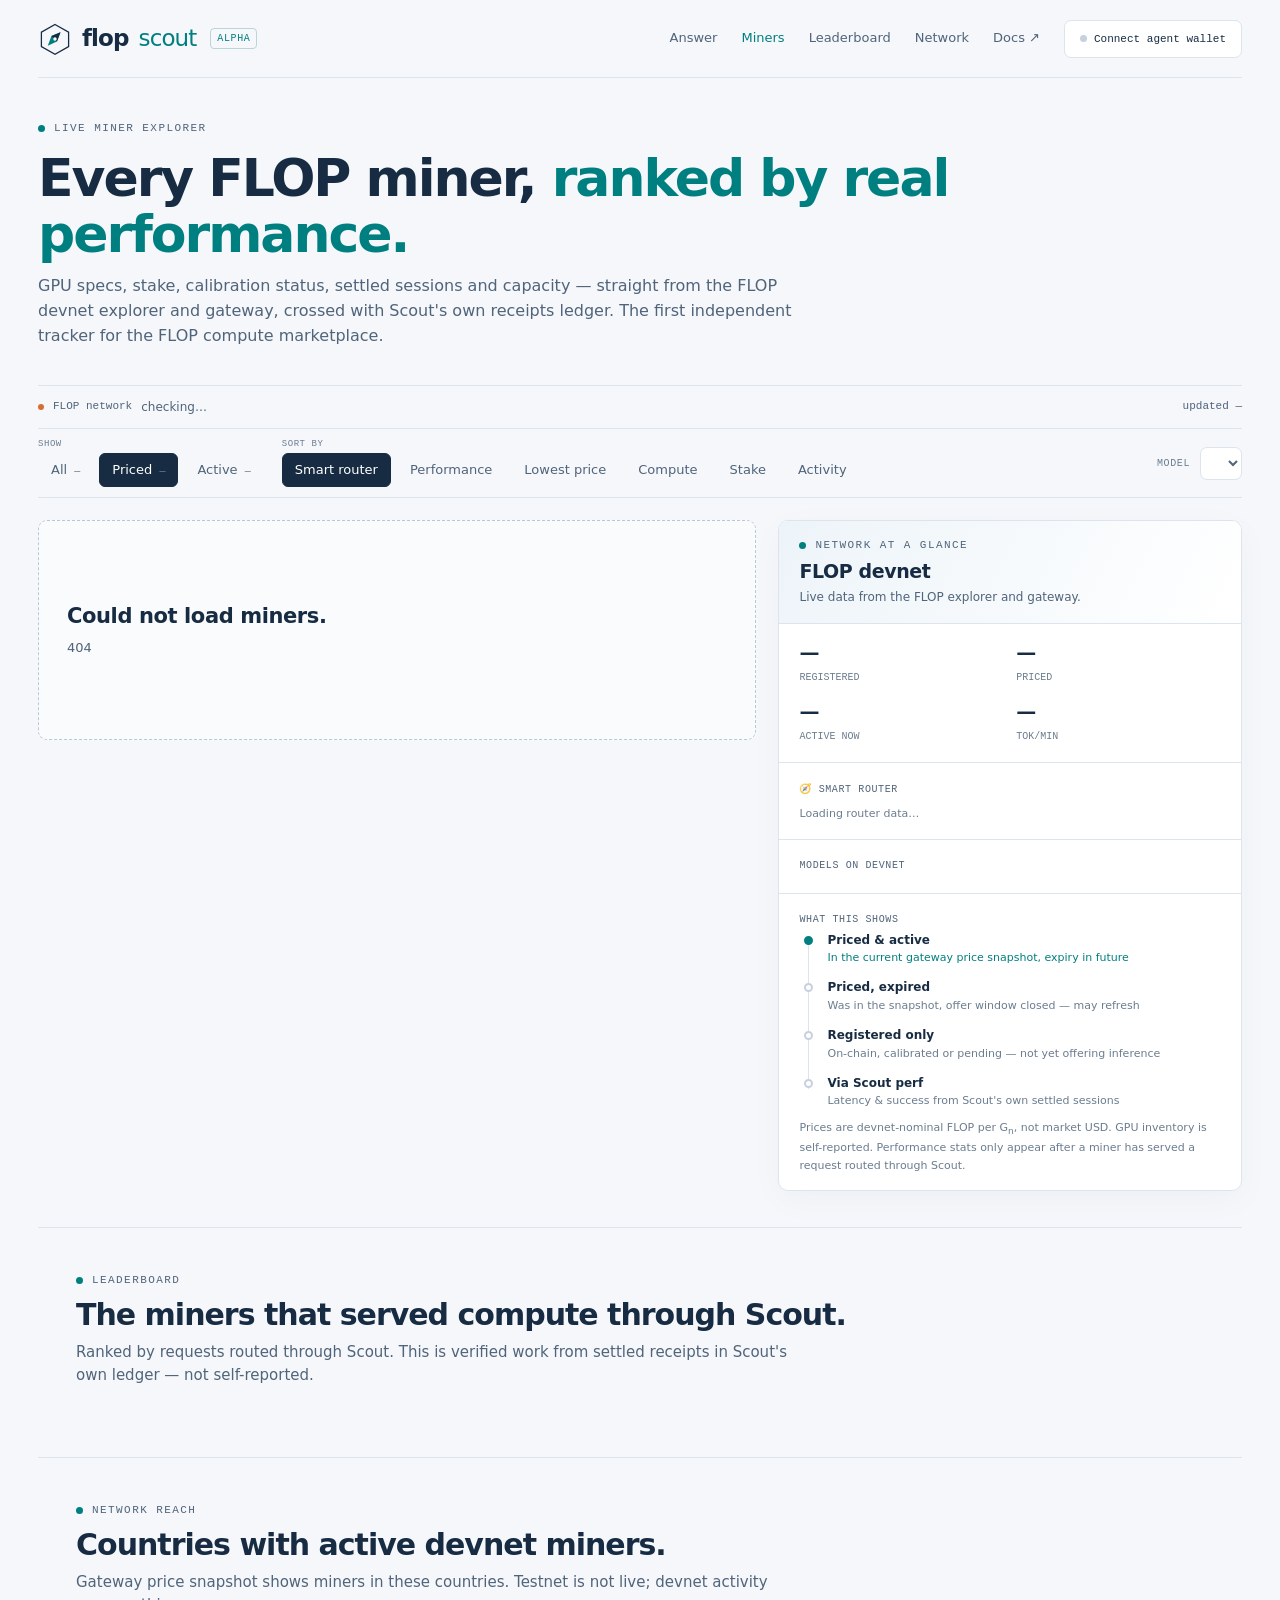
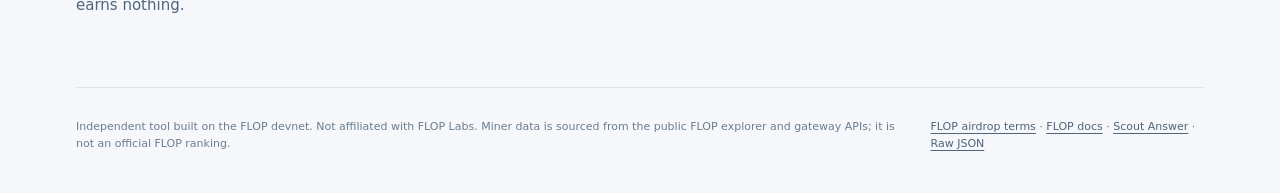
==== miners.html @ 214ff140 "Flop Scout — search and page-reading that agents pay for in FLOP Most agent tooling assumes a human " ====
<!doctype html>
<html lang="en"><head><meta charset="utf-8"><meta name="viewport" content="width=device-width,initial-scale=1">
<title>Flop Scout — live FLOP miner explorer</title>
<meta name="description" content="Live explorer of FLOP inference miners: uptime, GPU, stake, calibration, capacity and performance, sourced from the FLOP devnet explorer and Scout receipts ledger.">
<link rel="stylesheet" href="static/app.css">
</head><body>
<div class="shell">
<header class="topbar">
  <a class="brand" href="./" aria-label="Flop Scout home">
    <svg viewBox="0 0 40 40" fill="none" aria-hidden="true"><path d="M20 3 36 12v17L20 38 4 29V12L20 3Z" stroke="#172c43" stroke-width="1.5"/><path d="m26.5 12-4.2 11-10.8 4.8 4.3-11.2L26.5 12Z" fill="#007f80"/><path d="m26.5 12-10.7 4.6 6.5 6.4 4.2-11Z" fill="#172c43"/><circle cx="20" cy="20" r="2" fill="white"/></svg>
    <span>flop</span><span class="lite">scout</span><span class="alpha">alpha</span>
  </a>
  <nav class="nav">
    <a href="./">Answer</a>
    <a href="./miners" class="on">Miners</a>
    <a href="#leaderboard" class="hide-m">Leaderboard</a>
    <a href="#network" class="hide-m">Network</a>
    <a href="https://docs.flop.network" class="hide-m">Docs ↗</a>
    <button class="btn wallet-pill" id="walletBtn"><i></i><span>Connect agent wallet</span></button>
  </nav>
</header>

<section class="hero">
  <div class="eyebrow">Live miner explorer</div>
  <h1>Every FLOP miner, <em>ranked by real performance.</em></h1>
  <p>GPU specs, stake, calibration status, settled sessions and capacity — straight from the FLOP devnet explorer and gateway, crossed with Scout's own receipts ledger. The first independent tracker for the FLOP compute marketplace.</p>
</section>

<div class="strip">
  <div class="netstate"><span class="dot" id="netDot"></span><span class="mono" id="netName">FLOP network</span><span id="netNote">checking…</span></div>
  <div class="mono" id="updated">updated —</div>
</div>

<div class="strip" style="border-top:0;margin-top:0;padding-top:10px;padding-bottom:10px">
  <div style="display:flex;gap:18px;align-items:center;flex-wrap:wrap">
    <div>
      <span class="mlabel" style="display:block;margin-bottom:4px">Show</span>
      <div class="chips" id="showChips">
        <button class="chip" data-show="all">All <span class="chip-cnt" id="cntAll">—</span></button>
        <button class="chip on" data-show="priced">Priced <span class="chip-cnt" id="cntPriced">—</span></button>
        <button class="chip" data-show="active">Active <span class="chip-cnt" id="cntActive">—</span></button>
      </div>
    </div>
    <div>
      <span class="mlabel" style="display:block;margin-bottom:4px">Sort by</span>
      <div class="chips" id="sortChips">
        <button class="chip on" data-sort="router">Smart router</button>
        <button class="chip" data-sort="performance">Performance</button>
        <button class="chip" data-sort="price">Lowest price</button>
        <button class="chip" data-sort="capacity">Compute</button>
        <button class="chip" data-sort="stake">Stake</button>
        <button class="chip" data-sort="activity">Activity</button>
      </div>
    </div>
  </div>
  <div class="selects">
    <label for="modelFilter">Model</label><select id="modelFilter"></select>
  </div>
</div>

<main class="workspace">
  <div class="layout">
    <div id="board">
      <div class="empty skeleton-wrap">
        <div class="skeleton" style="height:88px"></div>
        <div class="skeleton" style="height:88px;margin-top:9px"></div>
        <div class="skeleton" style="height:88px;margin-top:9px"></div>
      </div>
    </div>
    <aside class="card side">
      <div class="side-head">
        <div class="eyebrow">Network at a glance</div>
        <h2 id="netTitle">FLOP devnet</h2>
        <p id="netSub">Live data from the FLOP explorer and gateway.</p>
      </div>
      <div class="side-sec">
        <div class="stats" style="grid-template-columns:repeat(2,1fr);gap:12px">
          <div class="stat"><b id="stMiners">—</b><span>registered</span></div>
          <div class="stat"><b id="stPriced">—</b><span>priced</span></div>
          <div class="stat"><b id="stActive">—</b><span>active now</span></div>
          <div class="stat"><b id="stCap">—</b><span>tok/min</span></div>
        </div>
      </div>
      <div class="side-sec">
        <h3>🧭 Smart router</h3>
        <div id="routerBox"><p class="note">Loading router data…</p></div>
      </div>
      <div class="side-sec">
        <h3>Models on devnet</h3>
        <div id="modelList" class="srcpick"></div>
      </div>
      <div class="side-sec">
        <h3>What this shows</h3>
        <div class="ledger">
          <div class="lrow ok"><span class="lmark"></span><div>
            <div class="lname">Priced &amp; active</div>
            <div class="lval">In the current gateway price snapshot, expiry in future</div>
          </div></div>
          <div class="lrow"><span class="lmark"></span><div>
            <div class="lname">Priced, expired</div>
            <div class="lval">Was in the snapshot, offer window closed — may refresh</div>
          </div></div>
          <div class="lrow"><span class="lmark"></span><div>
            <div class="lname">Registered only</div>
            <div class="lval">On-chain, calibrated or pending — not yet offering inference</div>
          </div></div>
          <div class="lrow"><span class="lmark"></span><div>
            <div class="lname">Via Scout perf</div>
            <div class="lval">Latency &amp; success from Scout's own settled sessions</div>
          </div></div>
        </div>
        <p class="note">Prices are devnet-nominal FLOP per G<sub>n</sub>, not market USD. GPU inventory is self-reported. Performance stats only appear after a miner has served a request routed through Scout.</p>
      </div>
    </aside>
  </div>
</main>

<section class="band" id="leaderboard"><div class="shell">
  <div class="eyebrow">Leaderboard</div>
  <h2>The miners that served compute through Scout.</h2>
  <p>Ranked by requests routed through Scout. This is verified work from settled receipts in Scout's own ledger — not self-reported.</p>
  <div id="leader"></div>
</div></section>

<section class="band" id="network"><div class="shell">
  <div class="eyebrow">Network reach</div>
  <h2>Countries with active devnet miners.</h2>
  <p>Gateway price snapshot shows miners in these countries. Testnet is not live; devnet activity earns nothing.</p>
  <div id="countryGrid"></div>
</div></section>

<div class="shell"><footer>
  <p>Independent tool built on the FLOP devnet. Not affiliated with FLOP Labs. Miner data is sourced from the public FLOP explorer and gateway APIs; it is not an official FLOP ranking.</p>
  <p><a href="https://flop.finance/airdrop/" target="_blank" rel="noopener">FLOP airdrop terms</a> · <a href="https://docs.flop.network" target="_blank" rel="noopener">FLOP docs</a> · <a href="./">Scout Answer</a> · <a href="api/miners" target="_blank">Raw JSON</a></p>
</footer></div>

<dialog id="walletDlg">
  <div class="dhead"><h2>Agent wallet</h2><button class="x" data-close aria-label="Close">×</button></div>
  <div class="dbody" id="walletBody"></div>
</dialog>
<div class="toast" id="toast"></div>
<script src="static/wallet.js"></script>
<script src="static/miners.js"></script>
</body></html>
---- static/app.css ----
:root{--paper:#f5f7fb;--surface:#fff;--ink:#172c43;--secondary:#50647a;--teal:#007f80;--teal-d:#006d70;--teal-wash:#e4f3f1;
--orange:#d66d36;--orange-wash:#fff1e7;--blue:#d8e6f1;--line:#dce4ed;--muted:#6b7d8f;
--display:"Segoe UI Variable Display","Segoe UI",Inter,system-ui,sans-serif;--body:"Segoe UI",Inter,system-ui,Arial,sans-serif;
--mono:"Cascadia Code","SFMono-Regular",Consolas,monospace;--shadow:0 9px 35px #172c4308}
*{box-sizing:border-box}html{scroll-behavior:smooth}
body{margin:0;background:var(--paper);color:var(--ink);font:15px/1.55 var(--body);-webkit-font-smoothing:antialiased}
a{color:var(--teal);text-underline-offset:3px}button,input,select,textarea{font:inherit;color:inherit}button{cursor:pointer}
button:disabled{opacity:.6;cursor:wait}:focus-visible{outline:3px solid #00888a80;outline-offset:3px}
.shell{max-width:1280px;margin:auto;padding:0 38px}
/* top bar */
.topbar{height:78px;display:flex;align-items:center;justify-content:space-between;border-bottom:1px solid var(--line);gap:20px}
.brand{display:flex;align-items:center;gap:10px;color:var(--ink);text-decoration:none;font:700 23px/1 var(--display);letter-spacing:-.9px}
.brand svg{width:34px;height:34px}.brand .lite{font-weight:400;color:var(--teal)}
.alpha{font:10px var(--mono);letter-spacing:.06em;text-transform:uppercase;border:1px solid #bad5d8;color:var(--teal);border-radius:4px;padding:4px 6px;margin-left:4px}
.nav{display:flex;gap:24px;align-items:center}.nav a{color:var(--secondary);font-size:13px;text-decoration:none}.nav a:hover,.nav a.on{color:var(--teal)}
.btn{min-height:38px;padding:8px 15px;border:1px solid var(--line);border-radius:7px;background:#fff;color:var(--ink);font-size:13px;font-weight:600;
text-decoration:none;display:inline-flex;justify-content:center;align-items:center;gap:7px;transition:.15s}
.btn:hover{border-color:#91acbc;background:#fbfdff}.btn.primary{background:var(--teal);color:#fff;border-color:var(--teal)}.btn.primary:hover{background:var(--teal-d)}
.btn.small{min-height:30px;padding:5px 10px;font-size:12px}.btn.ghost{background:transparent}
.wallet-pill{font:11px var(--mono);display:inline-flex;align-items:center;gap:7px}.wallet-pill i{width:7px;height:7px;border-radius:50%;background:#c6d1dd}
.wallet-pill.on i{background:var(--teal)}
/* hero */
.hero{padding:44px 0 18px;max-width:1000px}
.eyebrow{font:11px var(--mono);letter-spacing:.13em;color:var(--secondary);text-transform:uppercase;display:flex;align-items:center;gap:9px}
.eyebrow:before{content:"";width:7px;height:7px;border-radius:50%;background:var(--teal)}
h1{font:600 clamp(34px,4.1vw,52px)/1.08 var(--display);letter-spacing:-2px;margin:16px 0 12px}h1 em{font-style:normal;color:var(--teal)}
.hero p{margin:0;color:var(--secondary);max-width:760px;font-size:16px}
.ask{display:flex;gap:9px;padding:9px;background:#fff;border:1px solid #becedc;box-shadow:var(--shadow);border-radius:10px;align-items:center;margin-top:24px;max-width:940px}
.ask:focus-within{border-color:var(--teal);box-shadow:0 0 0 3px #007f8012}.ask svg{margin:0 4px 0 8px;width:21px;height:21px;flex:none;color:var(--muted)}
.ask input{width:100%;min-width:0;border:0;background:transparent;padding:10px 2px;font-size:17px}.ask input:focus{outline:none}
.ask .btn.primary{padding:11px 24px;font-size:14px;min-height:46px}
.kbd{font:11px var(--mono);border:1px solid var(--line);padding:3px 5px;border-radius:4px;color:var(--muted);white-space:nowrap}
.examples{display:flex;align-items:center;gap:7px;margin-top:12px;color:var(--muted);font-size:12px;flex-wrap:wrap}
.examples button{border:0;background:transparent;color:var(--secondary);padding:2px 4px;text-decoration:underline;text-decoration-color:#bac8d3;text-underline-offset:3px;font-size:12px}
.examples button:hover{color:var(--teal)}
/* control strip */
.strip{display:flex;align-items:center;justify-content:space-between;gap:16px;border-top:1px solid var(--line);border-bottom:1px solid var(--line);padding:12px 0;margin-top:18px;font-size:12px;color:var(--secondary);flex-wrap:wrap}
.chips{display:flex;gap:6px;flex-wrap:wrap}.chip{background:transparent;border:1px solid transparent;color:var(--secondary);padding:6px 12px;border-radius:6px;font-size:13px}
.chip:hover{background:#e9eff5}.chip.on{background:var(--ink);border-color:var(--ink);color:#fff}
.selects{display:flex;gap:10px;align-items:center;flex-wrap:wrap}.selects label{font:10px var(--mono);text-transform:uppercase;letter-spacing:.06em;color:var(--muted)}
select{border:1px solid var(--line);border-radius:7px;background:#fff;padding:7px 10px;font-size:13px;max-width:280px}
.netstate{display:flex;gap:9px;align-items:center}.dot{width:6px;height:6px;background:var(--orange);border-radius:50%}.dot.ok{background:var(--teal)}
.mono{font-family:var(--mono);font-size:11px}
/* workspace */
.workspace{padding:22px 0 36px}.layout{display:grid;grid-template-columns:minmax(0,1.55fr) minmax(320px,1fr);gap:22px;align-items:start}
.card{background:var(--surface);border:1px solid var(--line);border-radius:10px;box-shadow:var(--shadow)}
.answers{display:grid;gap:12px}.answers.two{grid-template-columns:1fr 1fr}
.answer{padding:20px 22px}.answer-top{display:flex;gap:8px;align-items:center;justify-content:space-between}
.kind{font:9px var(--mono);letter-spacing:.07em;text-transform:uppercase;padding:3px 6px;border-radius:3px;background:var(--teal-wash);color:var(--teal)}
.kind.or{background:var(--orange-wash);color:#a55a34}.kind.grey{background:#edf2f7;color:var(--secondary)}
.answer-body{font-size:15.5px;line-height:1.7;margin:12px 0 0;white-space:pre-wrap}.answer-body a{font:600 11px var(--mono);text-decoration:none;background:var(--teal-wash);padding:1px 4px;border-radius:3px;margin:0 1px}
.answer-meta{margin-top:14px;font:10px/1.5 var(--mono);color:var(--muted);display:flex;gap:12px;flex-wrap:wrap}
.answer-fee{margin-top:8px;font:10px/1.5 var(--mono);color:var(--secondary);border-top:1px solid var(--line);padding-top:8px}
.answer-fee em{color:var(--muted);font-style:normal}
.pricebox{margin-top:12px;font:10px/1.6 var(--mono);color:var(--secondary)}
.pricebox summary{cursor:pointer;color:var(--muted);list-style:none}
.pricebox summary::-webkit-details-marker{display:none}
.pricebox summary::before{content:"▸ ";color:var(--teal)}
.pricebox[open] summary::before{content:"▾ "}
.pricebox summary em{font-style:normal;color:var(--muted)}
.pricebox ul{list-style:none;margin:8px 0 0;padding:0;border-top:1px solid var(--line)}
.pricebox li{display:flex;justify-content:space-between;gap:16px;padding:3px 0;border-bottom:1px solid var(--line)}
.pricebox li span:last-child{color:var(--ink);white-space:nowrap}
.answer .err{color:var(--orange);font-size:13px;margin-top:10px}
.sources{display:grid;gap:8px;margin-top:14px}.sources h3,.side h3{font:10px var(--mono);color:var(--secondary);letter-spacing:.06em;text-transform:uppercase;margin:4px 0 6px}
.src{display:block;border:1px solid var(--line);border-radius:9px;background:#fff;padding:13px 15px;color:var(--ink);text-decoration:none;transition:.15s}
.src:hover{border-color:#a0b8c9}.src-top{display:flex;gap:7px;align-items:center}.src-n{font:600 10px var(--mono);color:var(--teal)}
.src-from{font:9px var(--mono);text-transform:uppercase;letter-spacing:.06em;color:var(--muted);margin-left:auto}
.src h4{font:600 14px/1.3 var(--display);margin:6px 0 4px;overflow-wrap:anywhere}.src p{margin:0;color:var(--secondary);font-size:12px;line-height:1.55;
display:-webkit-box;-webkit-line-clamp:2;-webkit-box-orient:vertical;overflow:hidden}
.side{position:sticky;top:20px;overflow:hidden}.side-head{padding:18px 20px 16px;border-bottom:1px solid var(--line);background:linear-gradient(115deg,#edf4f9,#fff)}
.side-head h2{font:600 19px/1.3 var(--display);letter-spacing:-.4px;margin:8px 0 4px}.side-head p{font-size:12px;color:var(--secondary);margin:0}
.side-sec{padding:16px 20px;border-bottom:1px solid var(--line)}.side-sec:last-child{border:0}
.ledger{position:relative;margin-left:5px}.ledger:before{content:"";position:absolute;top:7px;bottom:20px;left:4px;width:1px;background:var(--line)}
.lrow{display:grid;grid-template-columns:11px 1fr;gap:12px;position:relative;margin:0 0 12px}.lrow:last-child{margin:0}
.lmark{height:9px;width:9px;border:2px solid #c6d1dd;border-radius:50%;margin-top:5px;background:#fff;z-index:1}
.lrow.ok .lmark{border-color:var(--teal);background:var(--teal)}.lrow.warn .lmark{border-color:var(--orange);background:var(--orange)}
.lname{font-size:12px;font-weight:600}.lval{font-size:11px;color:var(--muted)}.lrow.ok .lval{color:var(--teal)}
.stats{display:grid;grid-template-columns:repeat(3,1fr);gap:10px}.stat b{display:block;font:600 20px var(--display);letter-spacing:-.5px}.stat span{font:10px var(--mono);color:var(--muted);text-transform:uppercase}
.srcpick{display:grid;gap:2px}.srcpick .g{font:9px var(--mono);text-transform:uppercase;letter-spacing:.07em;color:var(--muted);margin:8px 0 2px}
.srcpick label{display:flex;gap:8px;align-items:center;font-size:13px;padding:3px 0;cursor:pointer}.srcpick small{color:var(--muted);font-size:11px;margin-left:auto}
.note{font-size:11px;color:var(--muted);line-height:1.6;margin:10px 0 0}
.empty{padding:40px 28px;border:1px dashed #b7c9d9;border-radius:9px;background:#ffffff75;min-height:220px;display:flex;flex-direction:column;justify-content:center}
.empty h2{font:600 21px/1.3 var(--display);margin:0 0 8px;letter-spacing:-.4px}.empty p{margin:0;color:var(--secondary);font-size:13px;max-width:460px}
.skeleton{height:120px;border:1px solid var(--line);border-radius:9px;background:linear-gradient(100deg,#fff 10%,#edf2f7 40%,#fff 70%);background-size:220% 100%;animation:sh 1.4s infinite}
@keyframes sh{to{background-position:-120% 0}}
.progress{font:11px var(--mono);color:var(--secondary);display:flex;align-items:center;gap:8px;margin-bottom:10px}
.progress i{width:7px;height:7px;border-radius:50%;background:var(--teal);animation:pl 1s infinite}@keyframes pl{50%{opacity:.25}}
/* sections */
section.band{padding:46px 0;border-top:1px solid var(--line)}section.band h2{font:600 30px/1.15 var(--display);letter-spacing:-1px;margin:12px 0 8px}
section.band>.shell>p{color:var(--secondary);max-width:720px;margin:0 0 24px}
.steps{display:grid;grid-template-columns:repeat(4,1fr);gap:14px}.step{padding:18px}.step b{font:600 11px var(--mono);color:var(--teal)}
.step h3{font:600 16px var(--display);margin:8px 0 6px}.step p{font-size:13px;color:var(--secondary);margin:0}
.plans{display:grid;grid-template-columns:repeat(3,1fr);gap:14px}.plan{padding:22px;display:flex;flex-direction:column}
.plan.hl{border-color:var(--teal);box-shadow:0 0 0 1px var(--teal),var(--shadow)}.plan h3{font:600 18px var(--display);margin:0}
.price{font:600 34px var(--display);letter-spacing:-1px;margin:10px 0 2px}.price small{font-size:13px;color:var(--muted);font-weight:400;letter-spacing:0}
.plan ul{padding:0;margin:14px 0 18px;list-style:none;display:grid;gap:8px;font-size:13px;color:var(--secondary)}
.plan li:before{content:"✓";color:var(--teal);font-weight:700;margin-right:8px}.plan .btn{margin-top:auto}
.warnbox{border:1px solid #f0d2bf;background:var(--orange-wash);border-radius:9px;padding:14px 16px;font-size:13px;color:#7a4426;margin-top:18px}
.api{display:grid;grid-template-columns:1fr 1fr;gap:14px}.code{font:11px/1.7 var(--mono);white-space:pre-wrap;word-break:break-word;margin:0;color:var(--secondary);
background:#f5f8fb;padding:14px;border:1px solid #e5ecf2;border-radius:7px}
footer{border-top:1px solid var(--line);display:flex;justify-content:space-between;gap:25px;font-size:11px;color:var(--muted);padding:19px 0 26px}
footer a{color:var(--secondary)}
/* dialog */
dialog{padding:0;border:1px solid var(--line);border-radius:12px;max-width:620px;width:calc(100vw - 30px);background:#fff;color:var(--ink);box-shadow:0 25px 100px #172c4329}
dialog::backdrop{background:#142b4566;backdrop-filter:blur(3px)}.dhead{display:flex;justify-content:space-between;gap:20px;padding:24px 26px 0}
.dhead h2{font:600 23px var(--display);letter-spacing:-.6px;margin:0}.x{border:0;background:#eef3f8;border-radius:5px;width:29px;height:29px;font-size:20px;line-height:1;color:var(--secondary)}
.dbody{padding:12px 26px 24px;font-size:13px;color:var(--secondary)}.dbody input,.dbody textarea{width:100%;border:1px solid #becedc;border-radius:6px;background:#f8fafc;padding:10px;margin:6px 0 10px;font:12px var(--mono)}
.row{display:flex;gap:8px;flex-wrap:wrap;margin-top:8px}.seed{font:12px/1.8 var(--mono);background:#f5f8fb;border:1px dashed #b7c9d9;border-radius:7px;padding:12px;color:var(--ink);word-spacing:4px}
.toast{position:fixed;bottom:24px;left:50%;transform:translateX(-50%);border-radius:7px;padding:10px 17px;background:var(--ink);color:#fff;font-size:12px;z-index:20;display:none;max-width:calc(100vw - 30px)}
.toast.on{display:block}
/* ---- miners dashboard ---- */
.mlabel{font:9px var(--mono);text-transform:uppercase;letter-spacing:.06em;color:var(--muted)}
.board-head{display:flex;align-items:center;justify-content:space-between;margin-bottom:10px}
.board-head h3{font:600 14px var(--display);letter-spacing:-.3px;color:var(--secondary);margin:0}
.skeleton-wrap{border:0;background:transparent;min-height:auto}
.miner-card{padding:16px 18px;margin-bottom:9px;transition:.15s}
.miner-card:hover{border-color:#91acbc}
.miner-live{box-shadow:0 0 0 1px var(--teal-wash),var(--shadow)}
.miner-best{box-shadow:0 0 0 2px var(--teal),var(--shadow)}
.kind.router-best{background:var(--teal);color:#fff;border:none}
.kind.router-top{background:var(--teal-wash);color:var(--teal);border:none}
.miner-best .miner-rank{color:var(--teal);font-weight:700}
.miner-top{display:flex;align-items:center;gap:8px;flex-wrap:wrap;margin-bottom:10px}
.miner-rank{font:700 11px var(--mono);color:var(--muted);min-width:26px}
.miner-addr{font-size:12px;color:var(--secondary)}
.miner-bar-wrap{height:3px;background:#e9eff5;border-radius:2px;margin-bottom:10px}
.miner-bar{height:3px;background:var(--teal);border-radius:2px;transition:width .4s}
.miner-meta{display:grid;grid-template-columns:repeat(4,1fr);gap:8px 14px;font-size:12px}
.miner-col{display:flex;flex-direction:column;gap:3px}
.miner-pf{display:flex;gap:5px;flex-wrap:wrap;align-items:center}
.miner-foot{display:flex;align-items:center;gap:10px;flex-wrap:wrap;margin-top:10px;padding-top:10px;border-top:1px solid #f0f4f8;font-size:11px;color:var(--muted)}
.gpu-tag{background:#f5f8fb;border:1px solid var(--line);border-radius:4px;padding:1px 5px;font-size:11px;color:var(--secondary)}
.dot-sep{color:#c6d1dd}
.c-ok{color:var(--teal)}.c-warn{color:#b88a00}.c-err{color:var(--orange)}.c-muted{color:var(--muted)}.c-teal{color:var(--teal)}
.chip-cnt{font:10px var(--mono);color:var(--muted);margin-left:3px}
/* leaderboard */
.table-wrap{overflow-x:auto}.ltable{width:100%;border-collapse:collapse;font-size:13px;min-width:620px}
.ltable th{font:9px var(--mono);text-transform:uppercase;letter-spacing:.07em;color:var(--muted);padding:6px 10px;border-bottom:1px solid var(--line);text-align:left}
.ltable td{padding:9px 10px;border-bottom:1px solid #f0f4f8;vertical-align:middle}
.ltable tr.tr-active td:first-child{border-left:2px solid var(--teal);padding-left:8px}
.ltable tbody tr:hover td{background:#f8fafc}
.ltable a{text-decoration:none;color:var(--secondary)}.ltable a:hover{color:var(--teal)}
/* countries */
.cg{display:flex;flex-wrap:wrap;gap:9px;margin-top:4px}
.cc-cell{display:flex;align-items:center;gap:6px;background:#fff;border:1px solid var(--line);border-radius:7px;padding:7px 11px;font-size:13px}
.cc-flag{font-size:19px;line-height:1}
@media(max-width:980px){.layout,.api{grid-template-columns:1fr}.steps,.plans{grid-template-columns:1fr 1fr}.answers.two{grid-template-columns:1fr}.side{position:static}.nav a.hide-m{display:none}.miner-meta{grid-template-columns:1fr 1fr}}
@media(max-width:620px){.shell{padding:0 18px}.steps,.plans{grid-template-columns:1fr}.kbd{display:none}}
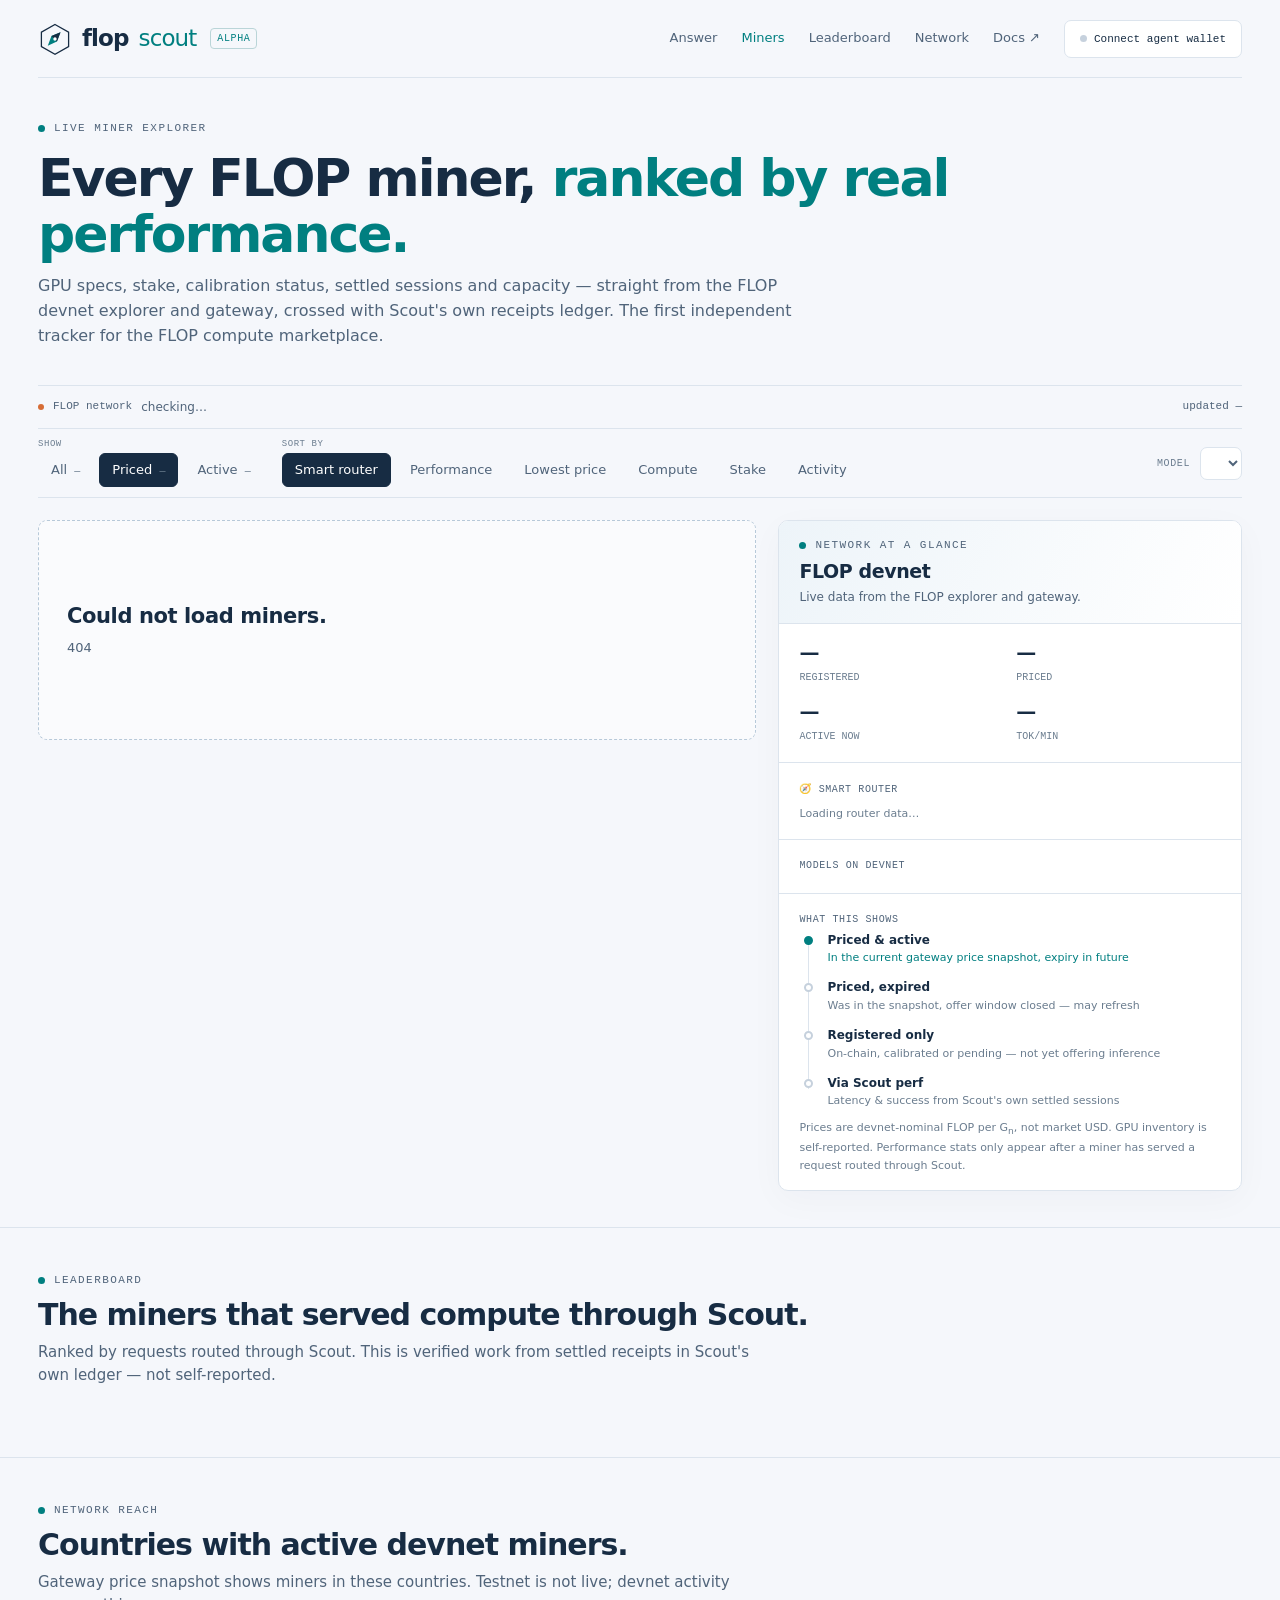
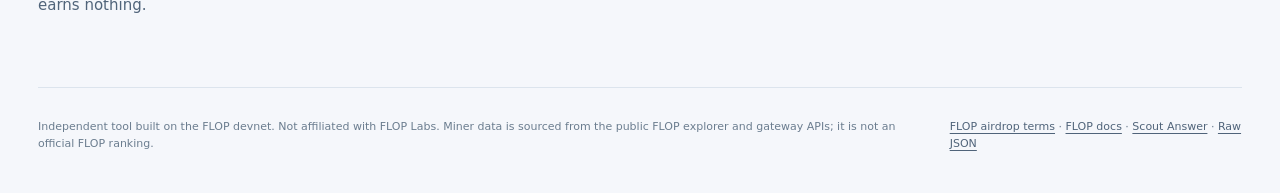
==== commit e4c3d81d: "Point the app at flopscout.com; tighten CORS and page metadata - nginx server_name and the certbot l" ====
--- a/miners.html
+++ b/miners.html
@@ -1,7 +1,12 @@
 <!doctype html>
 <html lang="en"><head><meta charset="utf-8"><meta name="viewport" content="width=device-width,initial-scale=1">
 <title>Flop Scout — live FLOP miner explorer</title>
-<meta name="description" content="Live explorer of FLOP inference miners: uptime, GPU, stake, calibration, capacity and performance, sourced from the FLOP devnet explorer and Scout receipts ledger.">
+<meta name="description" content="Every FLOP inference miner ranked by real settlement performance: GPU, stake, calibration, capacity and on-chain settlement rate. Live from the FLOP devnet explorer.">
+<link rel="canonical" href="https://flopscout.com/miners">
+<meta property="og:title" content="Flop Scout — every FLOP miner, ranked by settlement performance">
+<meta property="og:description" content="All registered FLOP miners with GPU, stake, calibration, capacity and a settlement score refreshed every 2 minutes.">
+<meta property="og:url" content="https://flopscout.com/miners">
+<meta property="og:type" content="website">
 <link rel="stylesheet" href="static/app.css">
 </head><body>
 <div class="shell">
@@ -114,6 +119,7 @@
     </aside>
   </div>
 </main>
+</div>
 
 <section class="band" id="leaderboard"><div class="shell">
   <div class="eyebrow">Leaderboard</div>
